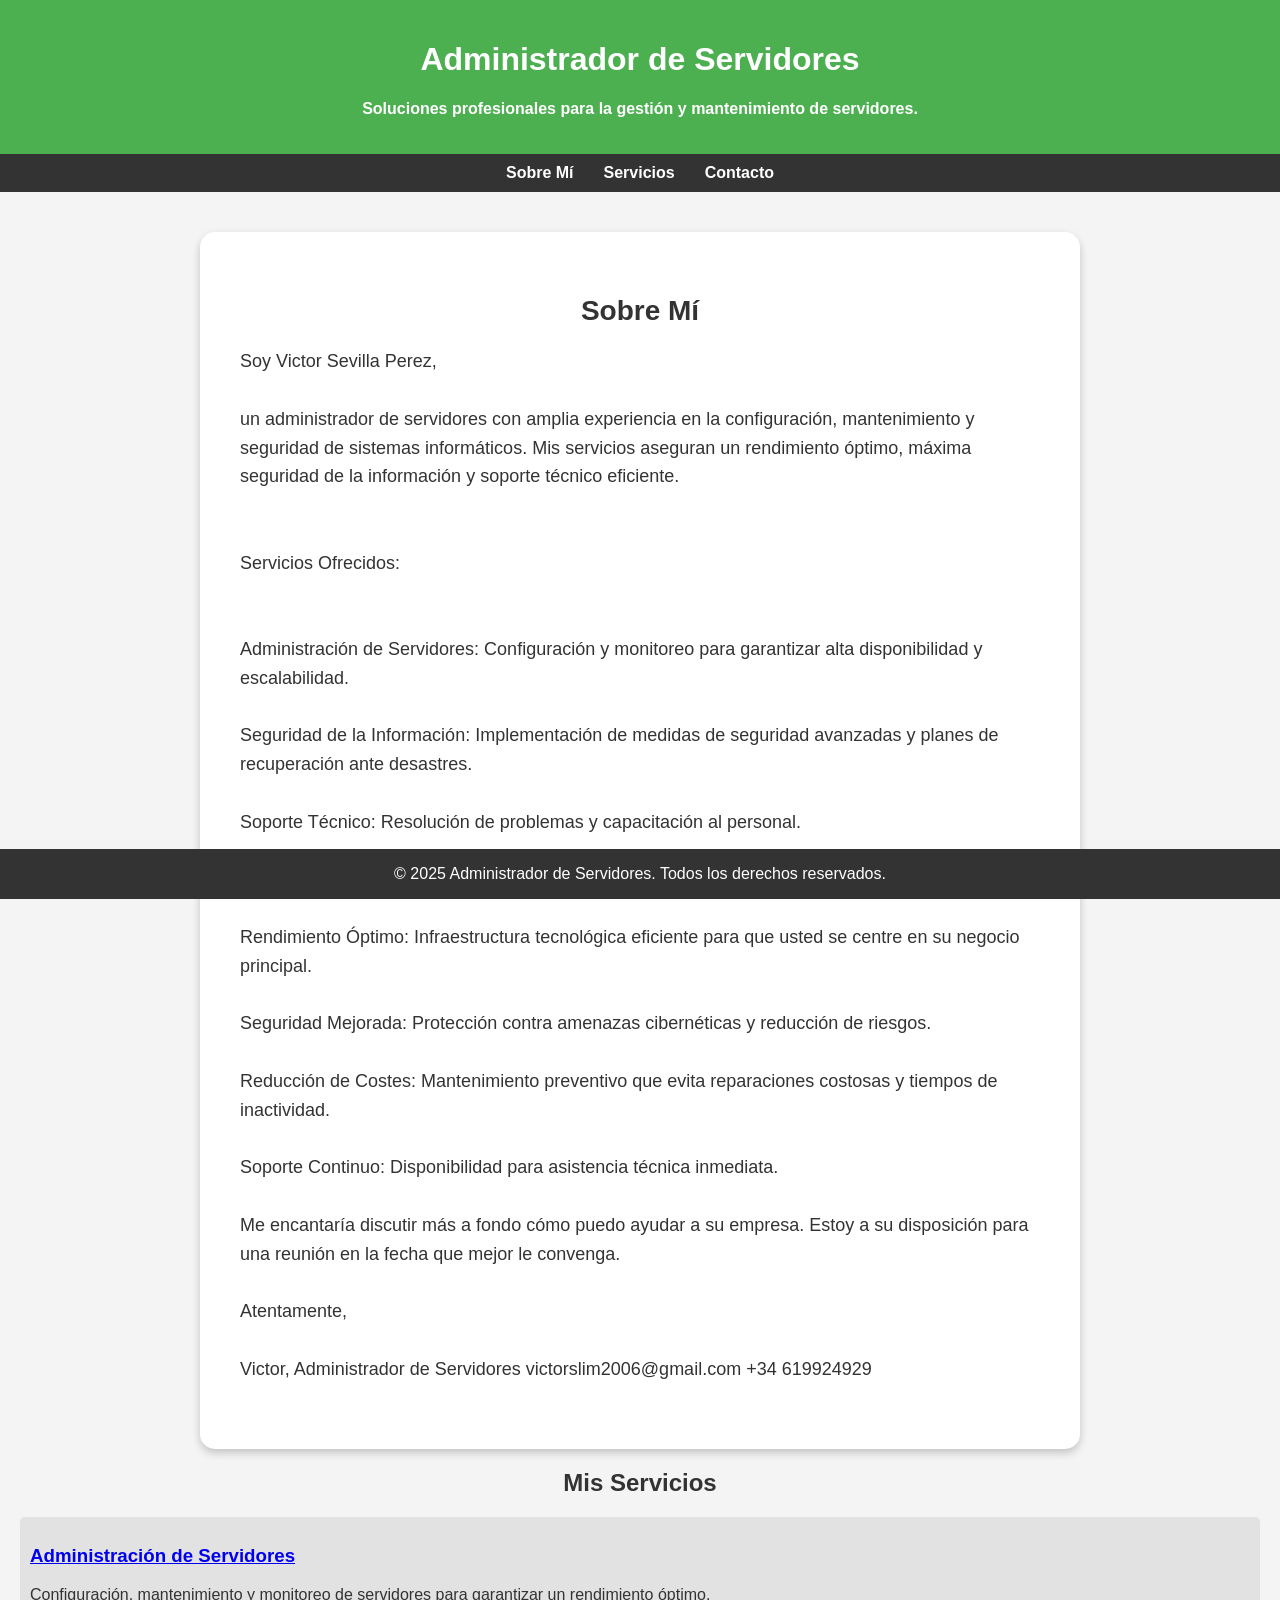
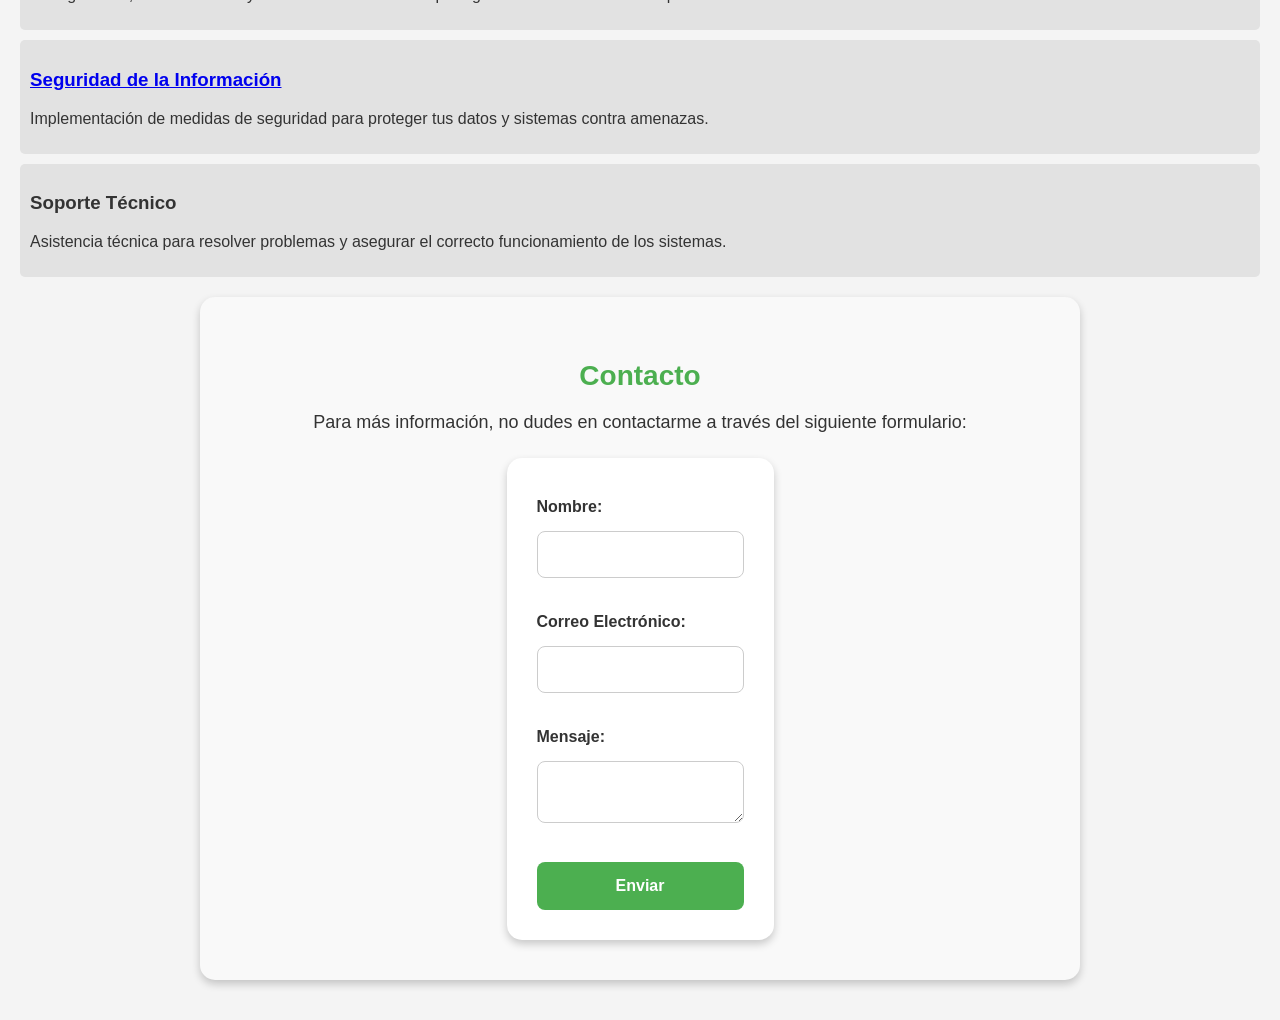
==== index.html @ c8426563 "Update index.html" ====
<!DOCTYPE html>
<html lang="es">
<head>
    <meta charset="UTF-8">
    <meta name="viewport" content="width=device-width, initial-scale=1.0">
    <link rel="stylesheet" href="./CSS/PaginaPolenta.css">
    <title>Administrador de Servidores</title>
</head>
<body>
    <header class="hero">
        <h1><strong>Administrador de Servidores</strong></h1>
        <p><strong>Soluciones profesionales para la gestión y mantenimiento de servidores.</strong></p>
    </header>

    <nav>
        <ul>
            <li><a href="#about"><strong>Sobre Mí</strong></a></li>
            <li><a href="#services"><strong>Servicios</strong></a></li>
            <li><a href="#contact"><strong>Contacto</strong></a></li>
        </ul>
    </nav>

    <main>
        <section id="about">
            <h2><strong>Sobre Mí</strong></h2>
            <p>Soy Victor Sevilla Perez, <br><br>un administrador de servidores con amplia experiencia en la configuración, mantenimiento y seguridad de sistemas informáticos. Mis servicios aseguran un rendimiento óptimo, máxima seguridad de la información y soporte técnico eficiente. <br><br>
                
                <br>Servicios Ofrecidos: <br><br>
                
                <br>Administración de Servidores: Configuración y monitoreo para garantizar alta disponibilidad y escalabilidad.<br>
                
                <br>Seguridad de la Información: Implementación de medidas de seguridad avanzadas y planes de recuperación ante desastres.<br>
                
                <br>Soporte Técnico: Resolución de problemas y capacitación al personal.<br>
                
                <br>Beneficios para su Empresa:<br>
                
                <br>Rendimiento Óptimo: Infraestructura tecnológica eficiente para que usted se centre en su negocio principal.<br>
                
                <br>Seguridad Mejorada: Protección contra amenazas cibernéticas y reducción de riesgos.<br>
                
                <br>Reducción de Costes: Mantenimiento preventivo que evita reparaciones costosas y tiempos de inactividad.<br>
                
                <br>Soporte Continuo: Disponibilidad para asistencia técnica inmediata.<br>
                
                <br>Me encantaría discutir más a fondo cómo puedo ayudar a su empresa. Estoy a su disposición para una reunión en la fecha que mejor le convenga.<br>
                
                <br>Atentamente,<br>
                
               <br> Victor, Administrador de Servidores victorslim2006@gmail.com +34 619924929</p>
        </section>

        <section id="services">
            <h2><strong>Mis Servicios</strong></h2>
            <div class="service">
                <h3><a href="./seguridad.html"><strong>Administración de Servidores</strong></a></h3>
                <p>Configuración, mantenimiento y monitoreo de servidores para garantizar un rendimiento óptimo.</p>
            </div>
            <div class="service">
                <h3><a href="./soporte.html"><strong>Seguridad de la Información</strong></a></h3>
                <p>Implementación de medidas de seguridad para proteger tus datos y sistemas contra amenazas.</p>
            </div>
            <div class="service">
                <h3><strong>Soporte Técnico</strong></h3>
                <p>Asistencia técnica para resolver problemas y asegurar el correcto funcionamiento de los sistemas.</p>
            </div>
        </section>

        <section id="contact">
            <h2><strong>Contacto</strong></h2>
            <p>Para más información, no dudes en contactarme a través del siguiente formulario:</p>
            <form action="#" method="post">
                <div class="card">
                    <div class="form-group">
                        <label for="name"><strong>Nombre:</strong></label>
                        <input type="text" id="name" name="name" required>
                    </div>
                    <div class="form-group">
                        <label for="email"><strong>Correo Electrónico:</strong></label>
                        <input type="email" id="email" name="email" required>
                    </div>
                    <div class="form-group">
                        <label for="message"><strong>Mensaje:</strong></label>
                        <textarea id="message" name="message" required></textarea>
                    </div>
                    <button type="submit"><strong>Enviar</strong></button>
                </div>
            </form>
        </section>
        
        
    </main>

    <footer>
        <p>&copy; 2025 Administrador de Servidores. Todos los derechos reservados.</p>
    </footer>
    <script src="./js/scripts.js"></script>
</body>
</html>
---- CSS/PaginaPolenta.css ----
body {
    font-family: Arial, sans-serif;
    margin: 0;
    padding: 0;
    background-color: #f4f4f4;
    color: #333;
    text-align: center;
}

header.hero {
    background-color: #4CAF50;
    color: white;
    padding: 20px 0;
}

#about {
    background-color: #ffffff;
    padding: 40px;
    border-radius: 15px;
    box-shadow: 0 4px 8px rgba(0, 0, 0, 0.2);
    max-width: 800px;
    margin: 20px auto;
    text-align: left;
}

#about h2 {
    color: #4CAF50;
    font-size: 28px;
    margin-bottom: 20px;
    text-align: center;
}

#about p {
    font-size: 18px;
    line-height: 1.6;
    margin-bottom: 25px;
}

#about strong {
    color: #333;
}

#about br {
    margin-bottom: 10px;
}

nav {
    background-color: #333;
    color: white;
    padding: 10px 0;
}

nav ul {
    list-style: none;
    padding: 0;
    margin: 0;
    display: flex;
    justify-content: center;
}

nav ul li {
    margin: 0 15px;
}

nav ul li a {
    color: white;
    text-decoration: none;
    font-weight: bold;
}

nav ul li a:hover {
    text-decoration: underline;
}

main {
    padding: 20px;
}

section {
    margin-bottom: 20px;
}

.service {
    background-color: #e2e2e2;
    padding: 10px;
    border-radius: 5px;
    margin-bottom: 10px;
    text-align: left;
}

footer {
    background-color: #333;
    color: white;
    text-align: center;
    margin: 1px 0;
    position: fixed;
    width: 100%;
    bottom: 0;
}


form {
    display: flex;
    flex-direction: row;
    align-items: center;
}

form label {
    margin-top: 10px;
}

form input, form textarea {
    padding: 10px;
    margin-top: 5px;
    border: 1px solid #ccc;
    border-radius: 5px;
}

#contact {
    background-color: #f9f9f9;
    padding: 40px;
    border-radius: 15px;
    box-shadow: 0 4px 8px rgba(0, 0, 0, 0.2);
    max-width: 800px;
    margin: 0 auto 20px;
}

#contact h2 {
    color: #4CAF50;
    font-size: 28px;
    margin-bottom: 20px;
}

#contact p {
    font-size: 18px;
    margin-bottom: 25px;
}

.card {
    background-color: white;
    padding: 30px;
    border-radius: 15px;
    box-shadow: 0 4px 8px rgba(0, 0, 0, 0.2);
    max-width: 700px;
    margin: 0 auto;
}

.form-group {
    margin-bottom: 20px;
    text-align: left;
}

.form-group label {
    display: block;
    font-size: 16px;
    margin-bottom: 10px;
}

.form-group input, .form-group textarea {
    width: 100%;
    padding: 15px;
    border: 1px solid #ccc;
    border-radius: 8px;
    margin-bottom: 15px;
    box-sizing: border-box;
}

form button {
    width: 100%;
    padding: 15px 20px;
    background-color: #4CAF50;
    color: white;
    border: none;
    border-radius: 8px;
    cursor: pointer;
    font-size: 16px;
    transition: background-color 0.3s, color 0.3s;
}

form button:hover {
    background-color: white;
    color: #4CAF50;
    border: 1px solid #4CAF50;
}
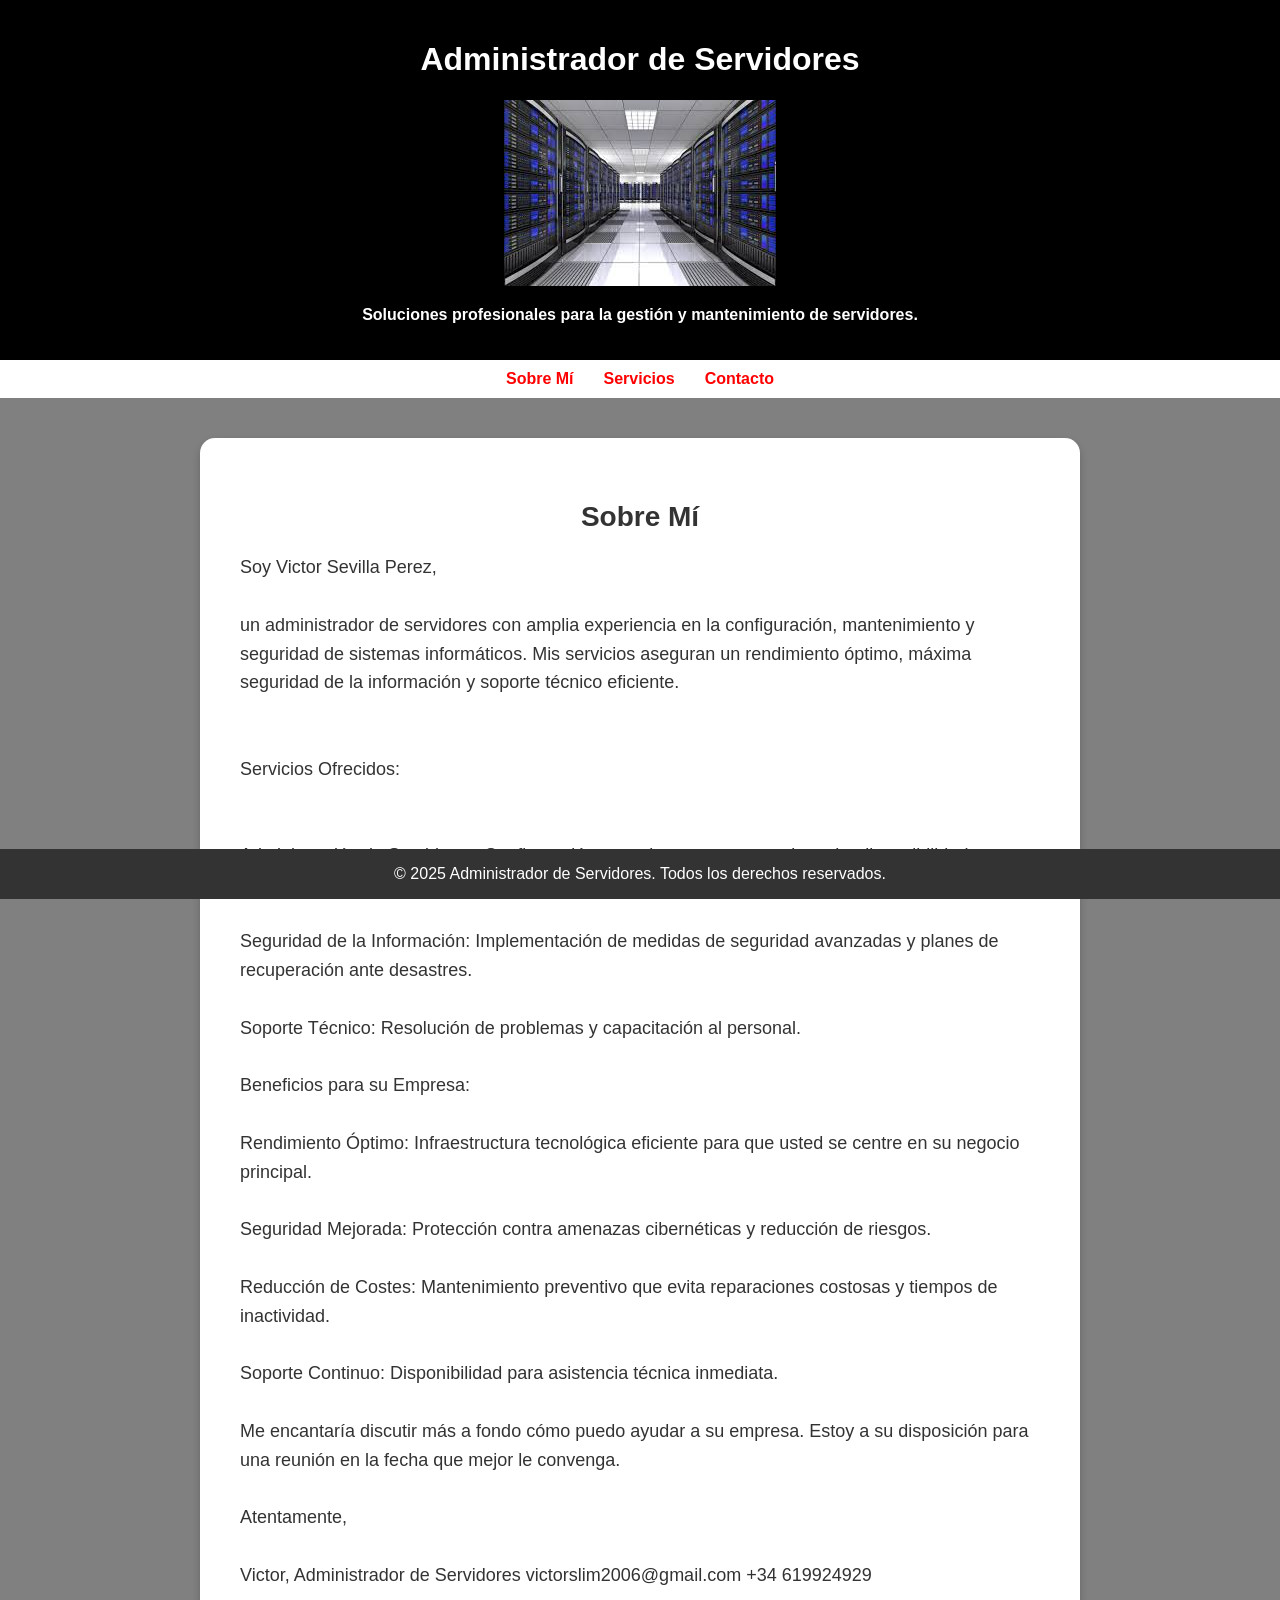
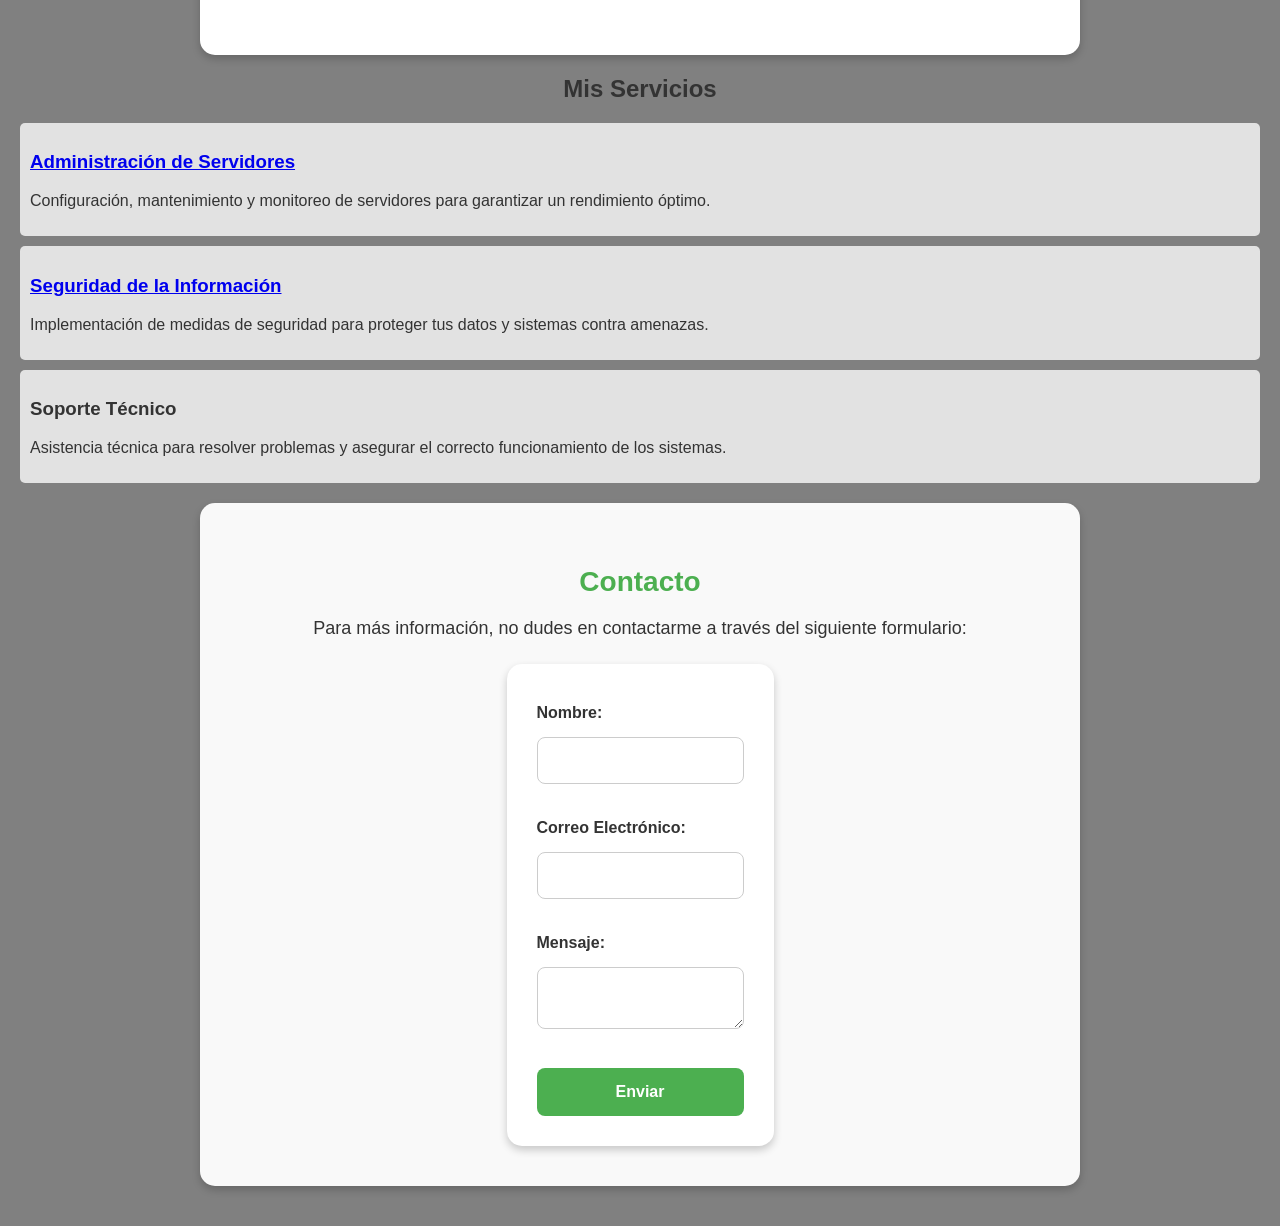
==== commit a745880b: "Update and rename PaginaPolenta.html to index.html" ====
--- a/index.html
+++ b/index.html
@@ -9,6 +9,7 @@
 <body>
     <header class="hero">
         <h1><strong>Administrador de Servidores</strong></h1>
+        <img src="./IMG/descarga (1).jpg" alt="">
         <p><strong>Soluciones profesionales para la gestión y mantenimiento de servidores.</strong></p>
     </header>
 
--- a/CSS/PaginaPolenta.css
+++ b/CSS/PaginaPolenta.css
@@ -8,7 +8,7 @@
 }
 
 header.hero {
-    background-color: #4CAF50;
+    background-color: black;
     color: white;
     padding: 20px 0;
 }
@@ -45,9 +45,9 @@
 }
 
 nav {
-    background-color: #333;
-    color: white;
+    color: red;
     padding: 10px 0;
+    background-color: white;
 }
 
 nav ul {
@@ -63,7 +63,7 @@
 }
 
 nav ul li a {
-    color: white;
+    color: red;
     text-decoration: none;
     font-weight: bold;
 }
@@ -74,6 +74,7 @@
 
 main {
     padding: 20px;
+    background-color: grey;
 }
 
 section {
@@ -89,6 +90,7 @@
 }
 
 footer {
+    background-color: #4CAF50;
     background-color: #333;
     color: white;
     text-align: center;
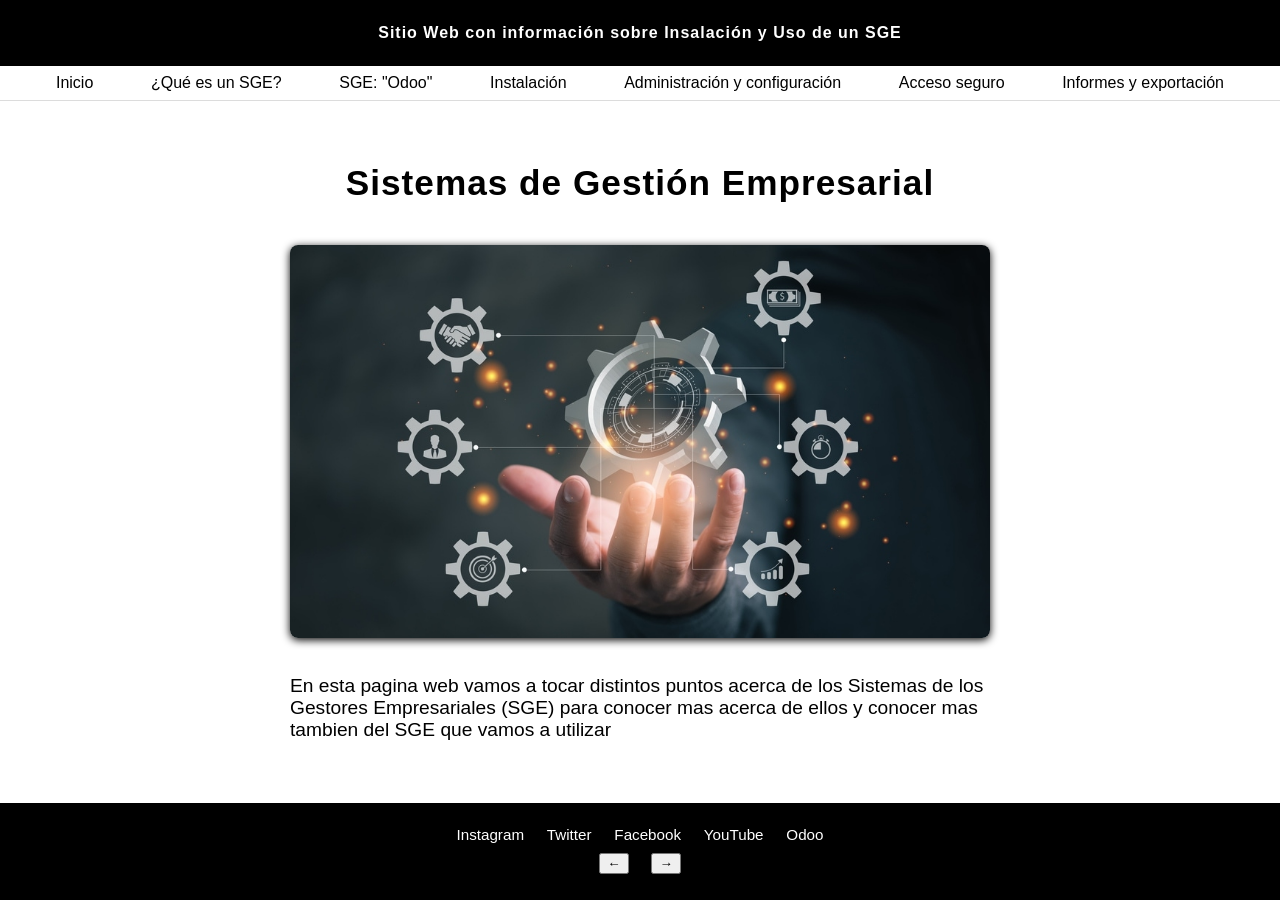
==== commit f43dbdbf: "Add files via upload" ====
--- a/index.html
+++ b/index.html
@@ -3,98 +3,94 @@
 <head>
     <meta charset="UTF-8">
     <meta name="viewport" content="width=device-width, initial-scale=1.0">
-    <link rel="stylesheet" href="./CSS/PaginaPolenta.css">
-    <title>Administrador de Servidores</title>
+    <link rel="stylesheet" href="CSS/principal.css">
+    <title>Sistemas de Gestión Empresarial</title>
 </head>
 <body>
-    <header class="hero">
-        <h1><strong>Administrador de Servidores</strong></h1>
-        <img src="./IMG/descarga (1).jpg" alt="">
-        <p><strong>Soluciones profesionales para la gestión y mantenimiento de servidores.</strong></p>
+    <header id="header">
+        Sitio Web con información sobre Insalación y Uso de un SGE
     </header>
 
-    <nav>
+    <div class="menu-toggle" id="mobile-menu">
+        <span></span>
+    </div>
+
+    <nav id="nav">
         <ul>
-            <li><a href="#about"><strong>Sobre Mí</strong></a></li>
-            <li><a href="#services"><strong>Servicios</strong></a></li>
-            <li><a href="#contact"><strong>Contacto</strong></a></li>
+            <li><a href="index.html">Inicio</a></li>
+            <li><a href="sge.html">¿Qué es un SGE?</a></li>
+            <li><a href="Odoo.html">SGE: "Odoo" </a></li>
+            <li><a href="instalacion.html">Instalación</a></li>
+            <li><a href="admin.html">Administración y configuración</a></li>
+            <li><a href="seguridad.html">Acceso seguro</a></li>
+            <li><a href="informes.html">Informes y exportación</a></li>
         </ul>
     </nav>
+    <main>
+        <h1>Sistemas de Gestión Empresarial</h1>
+        <img src="IMG/SGE.webp" alt="Empresa" class="img-empresa">
 
-    <main>
-        <section id="about">
-            <h2><strong>Sobre Mí</strong></h2>
-            <p>Soy Victor Sevilla Perez, <br><br>un administrador de servidores con amplia experiencia en la configuración, mantenimiento y seguridad de sistemas informáticos. Mis servicios aseguran un rendimiento óptimo, máxima seguridad de la información y soporte técnico eficiente. <br><br>
-                
-                <br>Servicios Ofrecidos: <br><br>
-                
-                <br>Administración de Servidores: Configuración y monitoreo para garantizar alta disponibilidad y escalabilidad.<br>
-                
-                <br>Seguridad de la Información: Implementación de medidas de seguridad avanzadas y planes de recuperación ante desastres.<br>
-                
-                <br>Soporte Técnico: Resolución de problemas y capacitación al personal.<br>
-                
-                <br>Beneficios para su Empresa:<br>
-                
-                <br>Rendimiento Óptimo: Infraestructura tecnológica eficiente para que usted se centre en su negocio principal.<br>
-                
-                <br>Seguridad Mejorada: Protección contra amenazas cibernéticas y reducción de riesgos.<br>
-                
-                <br>Reducción de Costes: Mantenimiento preventivo que evita reparaciones costosas y tiempos de inactividad.<br>
-                
-                <br>Soporte Continuo: Disponibilidad para asistencia técnica inmediata.<br>
-                
-                <br>Me encantaría discutir más a fondo cómo puedo ayudar a su empresa. Estoy a su disposición para una reunión en la fecha que mejor le convenga.<br>
-                
-                <br>Atentamente,<br>
-                
-               <br> Victor, Administrador de Servidores victorslim2006@gmail.com +34 619924929</p>
-        </section>
+        <br>
 
-        <section id="services">
-            <h2><strong>Mis Servicios</strong></h2>
-            <div class="service">
-                <h3><a href="./seguridad.html"><strong>Administración de Servidores</strong></a></h3>
-                <p>Configuración, mantenimiento y monitoreo de servidores para garantizar un rendimiento óptimo.</p>
-            </div>
-            <div class="service">
-                <h3><a href="./soporte.html"><strong>Seguridad de la Información</strong></a></h3>
-                <p>Implementación de medidas de seguridad para proteger tus datos y sistemas contra amenazas.</p>
-            </div>
-            <div class="service">
-                <h3><strong>Soporte Técnico</strong></h3>
-                <p>Asistencia técnica para resolver problemas y asegurar el correcto funcionamiento de los sistemas.</p>
-            </div>
-        </section>
+        <p> En esta pagina web vamos a tocar distintos puntos acerca de los Sistemas de los Gestores Empresariales (SGE) para 
+            conocer mas acerca de ellos y conocer mas tambien del SGE que vamos a utilizar </p>
 
-        <section id="contact">
-            <h2><strong>Contacto</strong></h2>
-            <p>Para más información, no dudes en contactarme a través del siguiente formulario:</p>
-            <form action="#" method="post">
-                <div class="card">
-                    <div class="form-group">
-                        <label for="name"><strong>Nombre:</strong></label>
-                        <input type="text" id="name" name="name" required>
-                    </div>
-                    <div class="form-group">
-                        <label for="email"><strong>Correo Electrónico:</strong></label>
-                        <input type="email" id="email" name="email" required>
-                    </div>
-                    <div class="form-group">
-                        <label for="message"><strong>Mensaje:</strong></label>
-                        <textarea id="message" name="message" required></textarea>
-                    </div>
-                    <button type="submit"><strong>Enviar</strong></button>
-                </div>
-            </form>
-        </section>
+        <br>
+        <br>
+    </main>
+    <footer>
+        <div class="enlaces">
+            <a href="https://www.instagram.com/odoo.official/" target="_blank">Instagram</a>
+            <a href="https://twitter.com/odoo" target="_blank">Twitter</a>
+            <a href="https://www.facebook.com/Odoo" target="_blank">Facebook</a>
+            <a href="https://www.youtube.com/user/OpenERPonline" target="_blank">YouTube</a>
+            <a href="https://www.odoo.com/es_ES" target="_blank">Odoo</a>
+        </div>
+        <div class="botones-navegacion" id="botones-navegacion">
+            <button id="go-back" title="Página anterior">←</button>
+            <button id="go-forward" title="Página siguiente">→</button>
+        </div>
+    </footer>
+    <script>
+        let paginas = ["index.html", "sge.html", "odoo.html", "instalacion.html", "admin.html", "seguridad.html", "informes.html"];
+        let localizacion = window.location.pathname.split('/').pop().toLowerCase();
+        let idx = paginas.indexOf(localizacion);
+
+        document.getElementById('go-back').onclick = function() {
+            if (idx === -1) {
+                window.location.href = paginas[0];
+            } else {
+                let prevIdx = (idx - 1 + paginas.length) % paginas.length;
+                window.location.href = paginas[prevIdx];
+            }
+        };
+        document.getElementById('go-forward').onclick = function() {
+            if (idx === -1) {
+                window.location.href = paginas[0];
+            } else {
+                let nextIdx = (idx + 1) % paginas.length;
+                window.location.href = paginas[nextIdx];
+            }
+        };
+
+        const menuToggle = document.getElementById('mobile-menu');
+        const nav = document.querySelector('nav');
+        const body = document.body;
+
+        menuToggle.addEventListener('click', function() {
+            this.classList.toggle('active');
+            nav.classList.toggle('active');
+            body.classList.toggle('menu-open');
+        });
         
-        
-    </main>
-
-    <footer>
-        <p>&copy; 2025 Administrador de Servidores. Todos los derechos reservados.</p>
-    </footer>
-    <script src="./js/scripts.js"></script>
+        const navLinks = document.querySelectorAll('nav ul li a');
+        navLinks.forEach(link => {
+            link.addEventListener('click', function() {
+                menuToggle.classList.remove('active');
+                nav.classList.remove('active');
+                body.classList.remove('menu-open');
+            });
+        });
+    </script>
 </body>
-</html>
+</html>
--- a/CSS/principal.css
+++ b/CSS/principal.css
@@ -0,0 +1,278 @@
+body {
+    font-family: 'Segoe UI', Arial, sans-serif;
+    background-color: white;
+    color: black;
+    margin: 0;
+    padding: 0;
+    display: grid;
+    grid-template-areas:
+        "header"
+        "nav"
+        "main"
+        "footer";
+    grid-template-rows: auto auto 1fr auto;
+    min-height: 100vh;
+}
+
+header {
+    grid-area: header;
+    background-color: black;
+    color: white;
+    padding: 1.5em 0;
+    text-align: center;
+    letter-spacing: 1px;
+    font-weight: 600;
+}
+
+nav {
+    grid-area: nav;
+    background-color: white;
+    border-bottom: 1px solid gainsboro;
+    display: flex;
+    justify-content: center;
+    padding: 0.5em 0;
+}
+
+nav ul {
+    list-style: none;
+    margin: 0;
+    padding: 0;
+    display: flex;
+    gap: 2em;
+}
+
+nav ul li a {
+    text-decoration: none;
+    color: black;
+    font-weight: 500;
+    padding: 0.5em 0.8em;
+    border-radius: 4px;
+    transition: background-color 0.2s, color 0.2s;
+}
+
+nav ul li a:hover {
+    background-color: black;
+    color: white;
+}
+
+main {
+    grid-area: main;
+    display: flex;
+    flex-direction: column;
+    align-items: center;
+    justify-content: center;
+    max-width: 700px;
+    margin: 2em auto 0 auto;
+    padding: 0;
+    background-color: transparent;
+    border-radius: 0;
+    box-shadow: none;
+}
+
+p {
+    font-size: 1.2em;
+    color: black;
+    font-weight: 400;
+    font-family: 'Comic Sans MS', 'Comic Sans', cursive, sans-serif;
+}
+
+h1 {
+    font-size: 2.2em;
+    margin-bottom: 0.5em;
+    color: black;
+    font-weight: 700;
+    font-family: 'Comic Sans MS', 'Comic Sans', cursive, sans-serif;
+    letter-spacing: 1px;
+    text-align: center;
+}
+
+img {
+    max-width: 100%;
+    border-radius: 8px;
+    margin-top: 1.5em;
+    box-shadow: 0 2px 8px black;
+}
+
+footer {
+    grid-area: footer;
+    background-color: black;
+    font-size: 0.95em;
+    display: flex;
+    flex-direction: column;
+    align-items: center;
+    padding: 1.5em 0 1em 0;
+}
+
+footer .enlaces {
+    display: flex;
+    flex-direction: row;
+    justify-content: center;
+    align-items: center;
+    gap: 1.5em;
+    margin-bottom: 0.7em;
+}
+
+footer a {
+    color: white;
+    text-decoration: none;
+    font-weight: 500;
+    transition: color 0.2s;
+}
+
+footer a:hover {
+    color: yellow;
+}
+
+.botones-navegacion {
+    display: flex;
+    flex-direction: row;
+    justify-content: center;
+    align-items: center;
+    gap: 1.5em;
+    margin-bottom: 0.7em;
+    color: white;
+}
+
+.menu-toggle {
+    display: none;
+    cursor: pointer;
+    padding: 15px;
+    width: 100%;
+    text-align: center;
+    background-color: whitesmoke;
+    border-bottom: 1px solid lightgray;
+    z-index: 1000;
+    position: relative;
+}
+
+.menu-toggle span {
+    display: inline-block;
+    width: 25px;
+    height: 3px;
+    background-color: black;
+    margin: 0 auto;
+    position: relative;
+    transition: all 0.3s ease;
+}
+
+.menu-toggle span::before,
+.menu-toggle span::after {
+    content: '';
+    position: absolute;
+    width: 25px;
+    height: 3px;
+    background-color: black;
+    left: 0;
+    transition: all 0.3s ease;
+}
+
+.menu-toggle span::before {
+    top: -8px;
+}
+
+.menu-toggle span::after {
+    bottom: -8px;
+}
+
+@media screen and (max-width: 768px) {
+    main {
+        margin: 50px;
+    }
+    
+    nav ul {
+        gap: 1em;
+    }
+    
+    h1 {
+        font-size: 1.8em;
+    }
+    
+    p {
+        font-size: 1em;
+    }
+    
+    img {
+        width: 550px;
+        margin-top: 1em;
+        box-shadow: 0 2px 8px black;
+    }
+    
+    footer .enlaces,
+    .botones-navegacion {
+        gap: 1em;
+    }
+}
+
+@media screen and (max-width: 578px) {
+    .menu-toggle {
+        display: block;
+        background-color: whitesmoke;
+        padding: 15px;
+        text-align: center;
+        border-bottom: 1px solid lightgray;
+    }
+    
+    nav {
+        position: fixed;
+        top: 0;
+        left: -100%;
+        width: 80%;
+        height: 100vh;
+        background-color: white;
+        transition: all 0.3s ease;
+        z-index: 998;
+        box-shadow: 2px 0 10px gray;
+        overflow-y: auto;
+        padding-top: 60px;
+    }
+    
+    nav.active {
+        left: 0;
+        height: auto;
+        max-height: 100vh;
+    }
+    
+    nav ul {
+        flex-direction: column;
+        padding: 20px 0;
+        margin: 0;
+    }
+    
+    nav ul li a {
+        display: block;
+        padding: 12px 20px;
+        color: #333;
+        font-size: 0.9em;
+        text-decoration: none;
+    }
+    
+    nav ul li a:hover {
+        background-color: whitesmoke;
+    }
+    
+    .menu-toggle.active span {
+        background-color: transparent;
+    }
+    
+    .menu-toggle.active span::before {
+        transform: rotate(45deg) translate(5px, 5px);
+    }
+    
+    .menu-toggle.active span::after {
+        transform: rotate(-45deg) translate(5px, -5px);
+    }
+    
+    main {
+        margin-top: 60px;
+    }
+}
+
+@media screen and (max-width: 578px) {
+    main {
+        margin-top: 20px;
+    }
+    
+    header {
+        position: relative;
+    }
+}
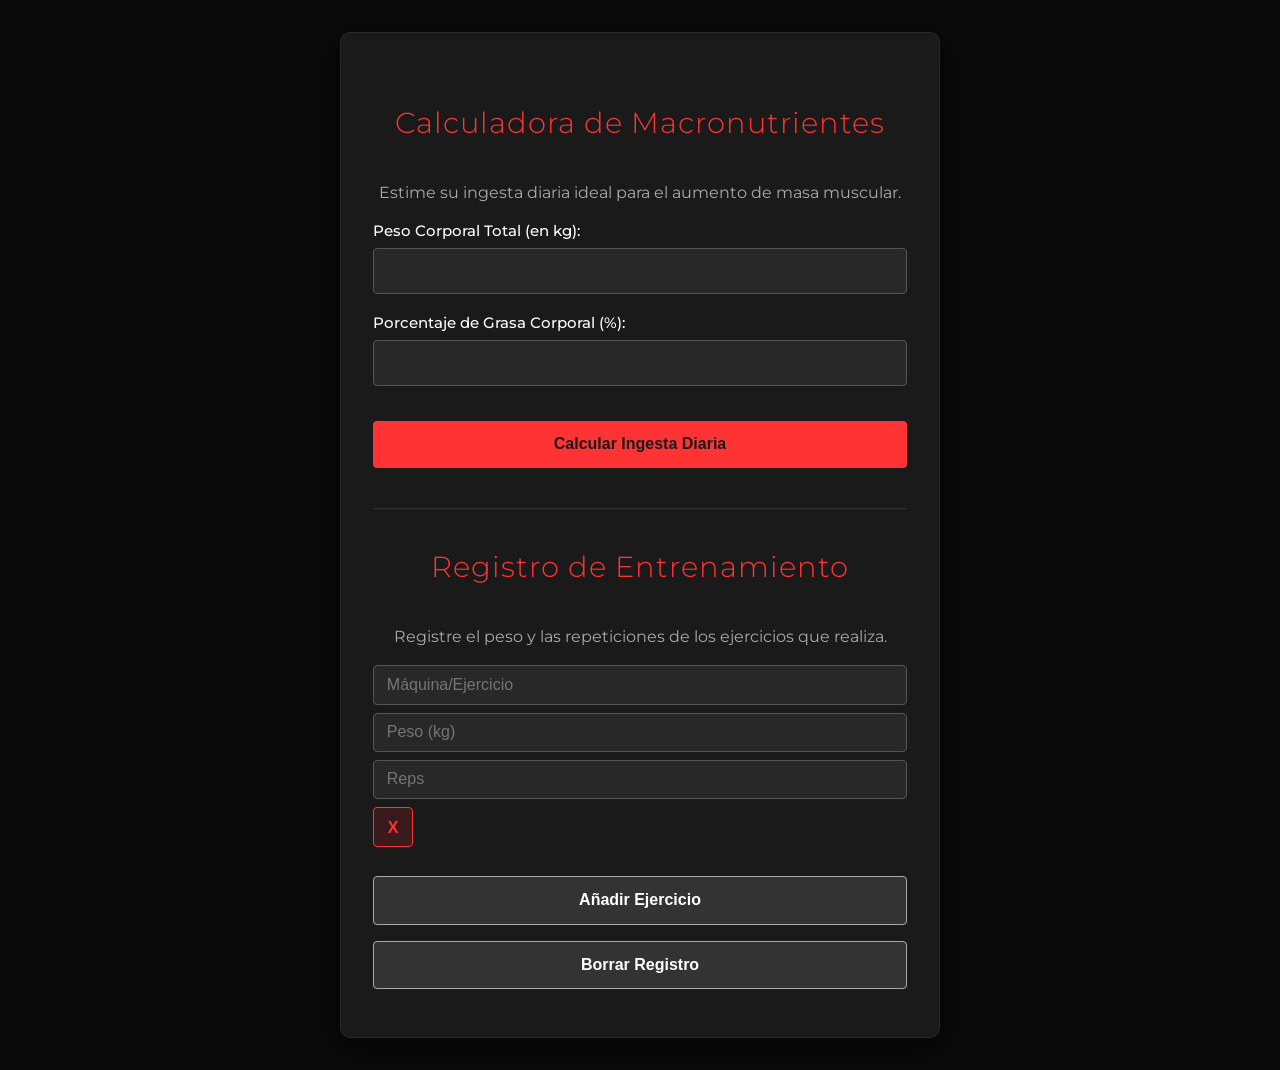
==== commit b8904f9f: "Add files via upload" ====
--- a/index.html
+++ b/index.html
@@ -3,93 +3,120 @@
 <head>
     <meta charset="UTF-8">
     <meta name="viewport" content="width=device-width, initial-scale=1.0">
-    <link rel="stylesheet" href="CSS/principal.css">
-    <title>Sistemas de Gestión Empresarial</title>
+    <title>Calculadora y Registro Fitness</title>
+    <link rel="preconnect" href="https://fonts.googleapis.com">
+    <link rel="preconnect" href="https://fonts.gstatic.com" crossorigin>
+    <link href="https://fonts.googleapis.com/css2?family=Montserrat:wght@300;400;500;600;700&display=swap" rel="stylesheet">
+    <link rel="stylesheet" href="style.css">
 </head>
 <body>
-    <header id="header">
-        Sitio Web con información sobre Insalación y Uso de un SGE
-    </header>
+    <div class="container">
+        
+        <section class="macronutrientes">
+            <h1>Calculadora de Macronutrientes</h1>
+            <p>Estime su ingesta diaria ideal para el aumento de masa muscular.</p>
+            
+            <form action="calcular.php" method="POST">
+                <div class="form-group">
+                    <label for="peso">Peso Corporal Total (en kg):</label>
+                    <input type="number" id="peso" name="peso" step="0.1" min="1" required>
+                </div>
+                
+                <div class="form-group">
+                    <label for="grasa_corporal">Porcentaje de Grasa Corporal (%):</label>
+                    <input type="number" id="grasa_corporal" name="grasa_corporal" step="0.1" min="1" max="60" required>
+                </div>
 
-    <div class="menu-toggle" id="mobile-menu">
-        <span></span>
+                <button type="submit">Calcular Ingesta Diaria</button>
+            </form>
+        </section>
+
+        <hr class="separator">
+
+        <section class="entrenamiento">
+            <h1>Registro de Entrenamiento</h1>
+            <p>Registre el peso y las repeticiones de los ejercicios que realiza.</p>
+            
+            <form id="registro-form">
+                <div id="ejercicios-container">
+                    </div>
+                
+                <button type="button" id="add-ejercicio" class="secundario">Añadir Ejercicio</button>
+                <button type="button" id="reset-registro" class="secundario">Borrar Registro</button>
+            </form>
+        </section>
+
     </div>
 
-    <nav id="nav">
-        <ul>
-            <li><a href="index.html">Inicio</a></li>
-            <li><a href="sge.html">¿Qué es un SGE?</a></li>
-            <li><a href="Odoo.html">SGE: "Odoo" </a></li>
-            <li><a href="instalacion.html">Instalación</a></li>
-            <li><a href="admin.html">Administración y configuración</a></li>
-            <li><a href="seguridad.html">Acceso seguro</a></li>
-            <li><a href="informes.html">Informes y exportación</a></li>
-        </ul>
-    </nav>
-    <main>
-        <h1>Sistemas de Gestión Empresarial</h1>
-        <img src="IMG/SGE.webp" alt="Empresa" class="img-empresa">
+    <script>
+        const container = document.getElementById('ejercicios-container');
+        const registroForm = document.getElementById('registro-form');
+        const addEjercicioBtn = document.getElementById('add-ejercicio');
+        const resetRegistroBtn = document.getElementById('reset-registro');
 
-        <br>
+        function createExerciseRow(ejercicio = '', peso = '', repeticiones = '') {
+            const newRow = document.createElement('div');
+            newRow.className = 'ejercicio-row';
+            newRow.innerHTML = `
+                <input type="text" name="ejercicio[]" placeholder="Máquina/Ejercicio" value="${ejercicio}" required>
+                <input type="number" name="peso[]" placeholder="Peso (kg)" value="${peso}" min="1" required>
+                <input type="number" name="repeticiones[]" placeholder="Reps" value="${repeticiones}" min="1" required>
+                <button type="button" class="remove-ejercicio secundario">X</button>
+            `;
+            
+            newRow.querySelector('.remove-ejercicio').addEventListener('click', function() {
+                newRow.remove();
+                saveRegistry();
+            });
 
-        <p> En esta pagina web vamos a tocar distintos puntos acerca de los Sistemas de los Gestores Empresariales (SGE) para 
-            conocer mas acerca de ellos y conocer mas tambien del SGE que vamos a utilizar </p>
+            return newRow;
+        }
 
-        <br>
-        <br>
-    </main>
-    <footer>
-        <div class="enlaces">
-            <a href="https://www.instagram.com/odoo.official/" target="_blank">Instagram</a>
-            <a href="https://twitter.com/odoo" target="_blank">Twitter</a>
-            <a href="https://www.facebook.com/Odoo" target="_blank">Facebook</a>
-            <a href="https://www.youtube.com/user/OpenERPonline" target="_blank">YouTube</a>
-            <a href="https://www.odoo.com/es_ES" target="_blank">Odoo</a>
-        </div>
-        <div class="botones-navegacion" id="botones-navegacion">
-            <button id="go-back" title="Página anterior">←</button>
-            <button id="go-forward" title="Página siguiente">→</button>
-        </div>
-    </footer>
-    <script>
-        let paginas = ["index.html", "sge.html", "odoo.html", "instalacion.html", "admin.html", "seguridad.html", "informes.html"];
-        let localizacion = window.location.pathname.split('/').pop().toLowerCase();
-        let idx = paginas.indexOf(localizacion);
+        function saveRegistry() {
+            const rows = container.querySelectorAll('.ejercicio-row');
+            const data = [];
+            rows.forEach(row => {
+                const inputs = row.querySelectorAll('input');
+                data.push({
+                    ejercicio: inputs[0].value,
+                    peso: inputs[1].value,
+                    repeticiones: inputs[2].value
+                });
+            });
+            localStorage.setItem('entrenamientoRegistro', JSON.stringify(data));
+        }
 
-        document.getElementById('go-back').onclick = function() {
-            if (idx === -1) {
-                window.location.href = paginas[0];
+        function loadRegistry() {
+            const savedData = localStorage.getItem('entrenamientoRegistro');
+            if (savedData) {
+                const data = JSON.parse(savedData);
+                if (data.length > 0) {
+                    data.forEach(item => {
+                        container.appendChild(createExerciseRow(item.ejercicio, item.peso, item.repeticiones));
+                    });
+                } else {
+                    container.appendChild(createExerciseRow());
+                }
             } else {
-                let prevIdx = (idx - 1 + paginas.length) % paginas.length;
-                window.location.href = paginas[prevIdx];
+                container.appendChild(createExerciseRow());
             }
-        };
-        document.getElementById('go-forward').onclick = function() {
-            if (idx === -1) {
-                window.location.href = paginas[0];
-            } else {
-                let nextIdx = (idx + 1) % paginas.length;
-                window.location.href = paginas[nextIdx];
-            }
-        };
+        }
 
-        const menuToggle = document.getElementById('mobile-menu');
-        const nav = document.querySelector('nav');
-        const body = document.body;
+        loadRegistry();
 
-        menuToggle.addEventListener('click', function() {
-            this.classList.toggle('active');
-            nav.classList.toggle('active');
-            body.classList.toggle('menu-open');
+        registroForm.addEventListener('input', saveRegistry);
+
+        addEjercicioBtn.addEventListener('click', function() {
+            container.appendChild(createExerciseRow());
+            saveRegistry();
         });
         
-        const navLinks = document.querySelectorAll('nav ul li a');
-        navLinks.forEach(link => {
-            link.addEventListener('click', function() {
-                menuToggle.classList.remove('active');
-                nav.classList.remove('active');
-                body.classList.remove('menu-open');
-            });
+        resetRegistroBtn.addEventListener('click', function() {
+            if (confirm('¿Está seguro de que desea borrar todo el registro de entrenamiento?')) {
+                localStorage.removeItem('entrenamientoRegistro');
+                container.innerHTML = '';
+                loadRegistry();
+            }
         });
     </script>
 </body>
--- a/style.css
+++ b/style.css
@@ -0,0 +1,291 @@
+:root {
+    --color-fondo: #0a0a0a;
+    --color-papel: #1a1a1a;
+    --color-texto-principal: #ffffff; 
+    --color-acento: #ff3333;
+    --color-exito: #4CAF50;
+    --color-error: #ff3333;
+    --color-gris-claro: #333333; 
+    --color-gris-oscuro: #aaaaaa; 
+}
+
+html {
+    font-size: 16px;
+}
+
+body {
+    font-family: 'Montserrat', sans-serif;
+    background-color: var(--color-fondo);
+    display: flex;
+    justify-content: center;
+    align-items: flex-start;
+    min-height: 100vh;
+    margin: 0;
+    padding: 2rem 1rem;
+    color: var(--color-texto-principal);
+    box-sizing: border-box;
+    overflow-x: hidden;
+}
+
+.container {
+    background-color: var(--color-papel);
+    padding: 3rem 2rem;
+    border-radius: 10px;
+    box-shadow: 0 8px 30px rgba(0, 0, 0, 0.7);
+    width: 100%;
+    max-width: 600px;
+    text-align: center;
+    border: 1px solid #282828;
+    box-sizing: border-box;
+}
+
+h1 {
+    font-size: 1.8rem;
+    font-weight: 300;
+    color: var(--color-acento);
+    margin-bottom: 1.5rem;
+    padding-bottom: 1rem;
+    letter-spacing: 1px;
+}
+
+h2 {
+    font-size: 1.2rem;
+    font-weight: 500;
+    color: var(--color-texto-principal);
+    margin-top: 1.5rem;
+    margin-bottom: 0.5rem;
+}
+
+p {
+    font-size: 1rem;
+    color: var(--color-gris-oscuro);
+    margin-bottom: 1rem;
+    line-height: 1.6;
+}
+
+.separator {
+    border: none;
+    border-top: 1px solid var(--color-gris-claro);
+    margin: 2.5rem 0;
+}
+
+.thin-separator {
+    border: none;
+    border-top: 1px solid var(--color-gris-claro);
+    margin: 1rem 0;
+}
+
+.form-group {
+    text-align: left;
+    margin-bottom: 1.2rem;
+}
+
+label {
+    display: block;
+    margin-bottom: 0.5rem;
+    font-weight: 500;
+    color: var(--color-texto-principal);
+    font-size: 0.95rem;
+}
+
+input[type="number"], input[type="text"] {
+    width: 100%;
+    padding: 0.8rem 1rem;
+    border: 1px solid #555555;
+    border-radius: 4px;
+    box-sizing: border-box;
+    font-size: 1rem;
+    color: var(--color-texto-principal);
+    background-color: #282828;
+    font-weight: 300;
+    transition: border-color 0.3s, box-shadow 0.3s;
+}
+
+input[type="number"]:focus, input[type="text"]:focus {
+    border-color: var(--color-acento);
+    outline: none;
+    box-shadow: 0 0 0 2px rgba(255, 51, 51, 0.3);
+}
+
+.ejercicio-row {
+    display: flex;
+    flex-wrap: wrap;
+    gap: 0.5rem;
+    margin-bottom: 0.8rem;
+    align-items: center;
+}
+
+.ejercicio-row input {
+    flex: 1 1 auto;
+    min-width: 60px;
+    padding: 0.6rem 0.8rem;
+}
+
+.ejercicio-row input[name="ejercicio[]"] {
+    flex: 2 1 150px;
+}
+
+.ejercicio-row .remove-ejercicio {
+    width: 2.5rem;
+    height: 2.5rem;
+    padding: 0;
+    margin: 0;
+    line-height: 2.5rem;
+    text-align: center;
+    background-color: #3a1a1a;
+    color: var(--color-acento);
+    border: 1px solid var(--color-acento);
+    font-weight: 600;
+    flex-shrink: 0;
+    font-size: 1rem;
+    border-radius: 4px;
+}
+
+.ejercicio-row .remove-ejercicio:hover {
+    background-color: var(--color-acento);
+    color: var(--color-papel);
+}
+
+
+/* --- Botones --- */
+button, .boton-volver {
+    background-color: var(--color-acento);
+    color: var(--color-papel);
+    padding: 0.9rem 1.5rem;
+    border: none;
+    border-radius: 4px;
+    cursor: pointer;
+    font-size: 1rem;
+    font-weight: 600;
+    width: 100%;
+    margin-top: 1rem;
+    transition: background-color 0.3s ease, box-shadow 0.3s ease;
+    text-decoration: none;
+    display: inline-block;
+    box-sizing: border-box;
+}
+
+button:hover, .boton-volver:hover {
+    background-color: #cc0000;
+    box-shadow: 0 4px 15px rgba(255, 51, 51, 0.4);
+}
+
+.secundario {
+    background-color: var(--color-gris-claro);
+    color: var(--color-texto-principal);
+    border: 1px solid var(--color-gris-oscuro);
+}
+
+.secundario:hover {
+    background-color: #444444;
+    box-shadow: none;
+}
+
+.resultado {
+    margin-top: 1.5rem;
+    padding: 2rem;
+    border-radius: 5px;
+    border: 1px solid;
+    background-color: #2a2a2a;
+    border-color: #444444;
+    box-sizing: border-box;
+}
+
+.resultado.error {
+    background-color: #3a1a1a;
+    border-color: var(--color-error);
+    color: var(--color-error);
+}
+
+.calculo {
+    font-size: 2.2rem;
+    font-weight: 700;
+    margin-top: 0.5rem;
+    margin-bottom: 1.2rem;
+    letter-spacing: -1px;
+    word-break: break-word;
+}
+
+.calculo.exito-num {
+    color: var(--color-exito);
+}
+
+.nota-mcm, .nota {
+    font-style: italic;
+    font-size: 0.85rem;
+    color: var(--color-gris-oscuro);
+    margin-top: 1rem;
+    line-height: 1.4;
+}
+
+.nota-mcm {
+    font-weight: 600;
+    color: var(--color-texto-principal);
+}
+
+@media (max-width: 600px) {
+    html {
+        font-size: 14px;
+    }
+
+    body {
+        padding: 0;
+    }
+
+    .container {
+        padding: 2rem 1rem;
+        border-radius: 0;
+        min-height: 100vh;
+        box-shadow: none;
+        border: none;
+    }
+
+    h1 {
+        font-size: 1.6rem;
+        margin-bottom: 1rem;
+        padding-bottom: 0.8rem;
+    }
+
+    h2 {
+        font-size: 1.1rem;
+        margin-top: 1.2rem;
+    }
+
+    p {
+        font-size: 0.95rem;
+    }
+
+    .ejercicio-row {
+        flex-direction: column;
+        gap: 0.5rem;
+        margin-bottom: 1rem;
+    }
+    
+    .ejercicio-row input {
+        flex: auto !important;
+        width: 100%;
+    }
+
+    .ejercicio-row .remove-ejercicio {
+        width: 100%;
+        height: auto;
+        padding: 0.6rem 0;
+        margin-top: 0.5rem;
+        font-size: 1rem;
+        line-height: normal;
+    }
+
+    button, .boton-volver {
+        padding: 0.8rem 1rem;
+        font-size: 0.95rem;
+        margin-top: 0.8rem;
+    }
+
+    .resultado {
+        padding: 1.5rem 1rem;
+    }
+
+    .calculo {
+        font-size: 1.8rem;
+    }
+}
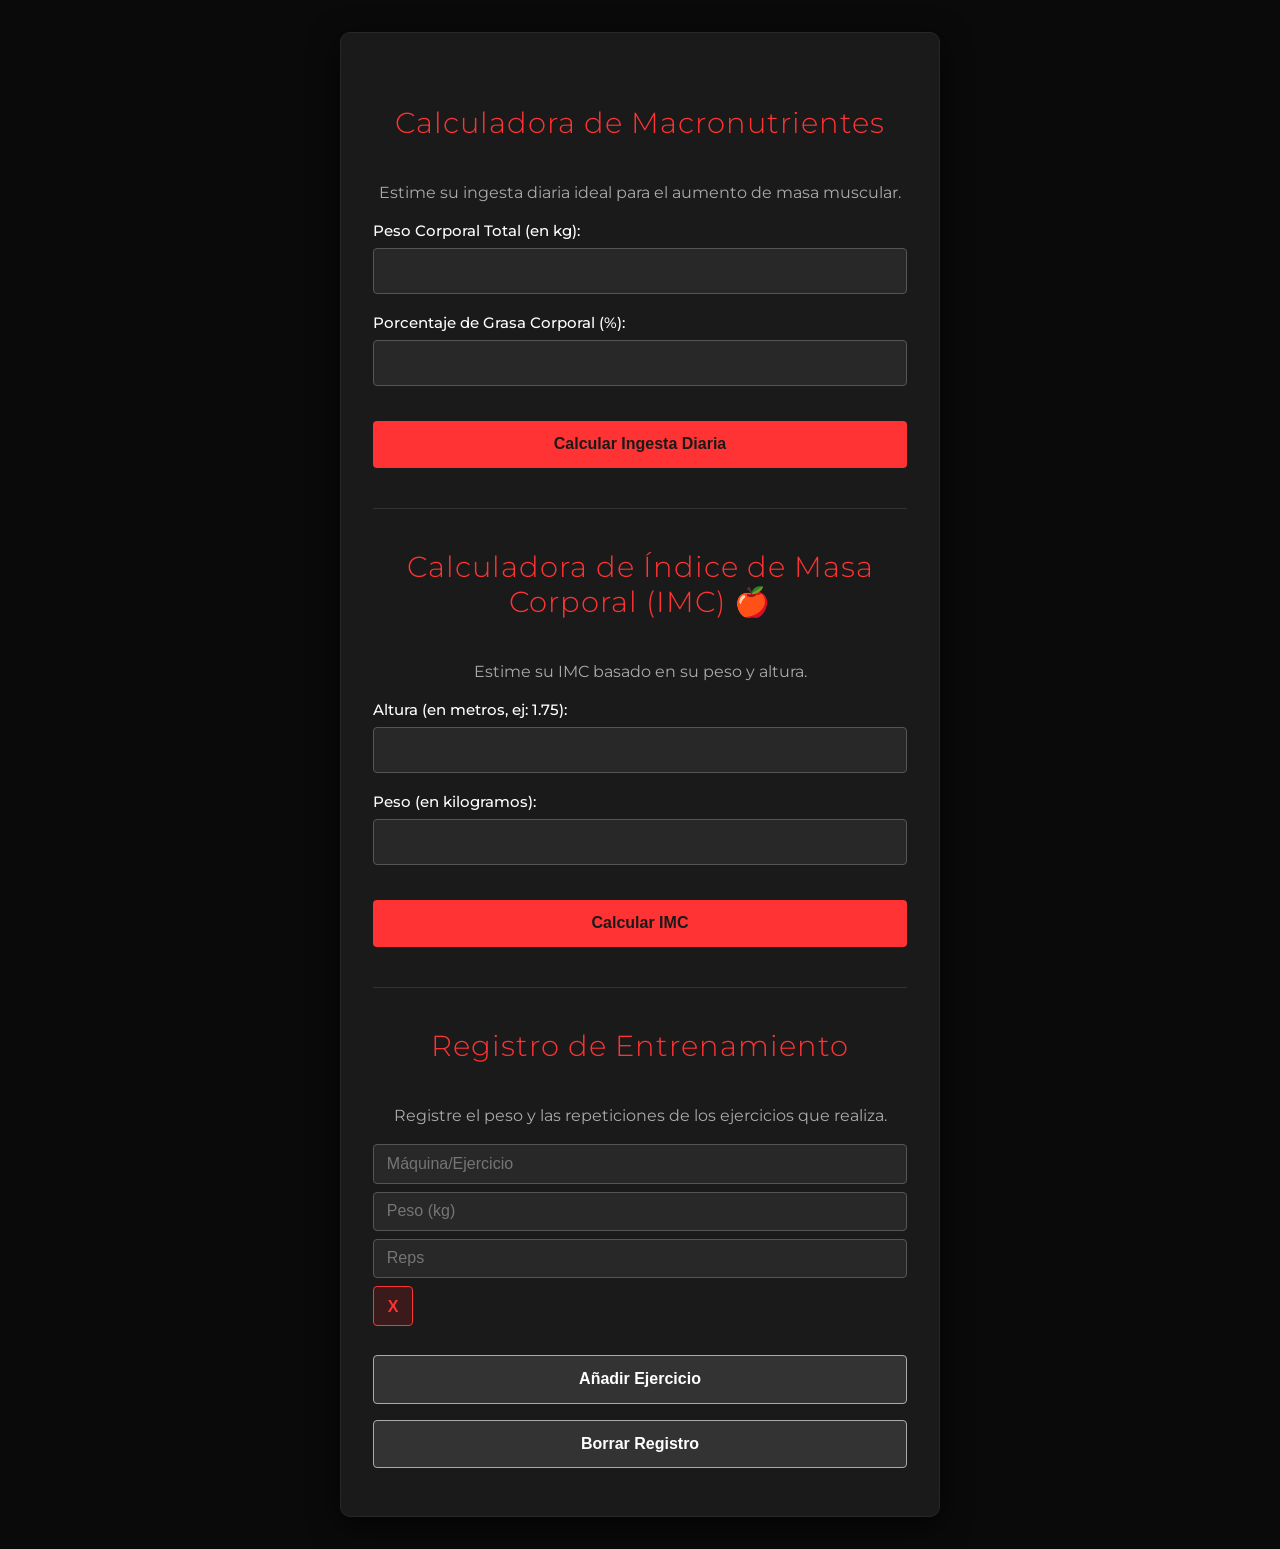
==== commit e0ae6836: "Update index.html" ====
--- a/index.html
+++ b/index.html
@@ -8,6 +8,10 @@
     <link rel="preconnect" href="https://fonts.gstatic.com" crossorigin>
     <link href="https://fonts.googleapis.com/css2?family=Montserrat:wght@300;400;500;600;700&display=swap" rel="stylesheet">
     <link rel="stylesheet" href="style.css">
+    <style>
+        .resultado-imc .nota { font-size: 0.9em; margin-top: 10px; }
+        .imc-result-text { font-weight: bold; }
+    </style>
 </head>
 <body>
     <div class="container">
@@ -16,10 +20,10 @@
             <h1>Calculadora de Macronutrientes</h1>
             <p>Estime su ingesta diaria ideal para el aumento de masa muscular.</p>
             
-            <form action="calcular.php" method="POST">
-                <div class="form-group">
-                    <label for="peso">Peso Corporal Total (en kg):</label>
-                    <input type="number" id="peso" name="peso" step="0.1" min="1" required>
+            <form id="macronutrientes-form">
+                <div class="form-group">
+                    <label for="peso_macro">Peso Corporal Total (en kg):</label>
+                    <input type="number" id="peso_macro" name="peso_macro" step="0.1" min="1" required>
                 </div>
                 
                 <div class="form-group">
@@ -29,10 +33,36 @@
 
                 <button type="submit">Calcular Ingesta Diaria</button>
             </form>
+            
+            <div id="resultado-macronutrientes" style="display: none;">
+            </div>
         </section>
 
         <hr class="separator">
 
+        <section class="imc">
+            <h1>Calculadora de Índice de Masa Corporal (IMC) 🍎</h1>
+            <p>Estime su IMC basado en su peso y altura.</p>
+            
+            <form id="imc-form">
+                <div class="form-group">
+                    <label for="altura_imc">Altura (en metros, ej: 1.75):</label>
+                    <input type="number" id="altura_imc" name="altura_imc" step="0.01" min="0.1" required>
+                </div>
+                <div class="form-group">
+                    <label for="peso_imc">Peso (en kilogramos):</label>
+                    <input type="number" id="peso_imc" name="peso_imc" step="0.1" min="1" required>
+                </div>
+
+                <button type="submit">Calcular IMC</button>
+            </form>
+            
+            <div id="resultado-imc" style="display: none;">
+            </div>
+        </section>
+
+        <hr class="separator">
+        
         <section class="entrenamiento">
             <h1>Registro de Entrenamiento</h1>
             <p>Registre el peso y las repeticiones de los ejercicios que realiza.</p>
@@ -49,6 +79,7 @@
     </div>
 
     <script>
+
         const container = document.getElementById('ejercicios-container');
         const registroForm = document.getElementById('registro-form');
         const addEjercicioBtn = document.getElementById('add-ejercicio');
@@ -118,6 +149,118 @@
                 loadRegistry();
             }
         });
+
+
+        const macroForm = document.getElementById('macronutrientes-form');
+        const resultadoMacroDiv = document.getElementById('resultado-macronutrientes');
+        const pesoMacroInput = document.getElementById('peso_macro'); // ID cambiado
+        const grasaInput = document.getElementById('grasa_corporal');
+
+        macroForm.addEventListener('submit', function(e) {
+            e.preventDefault();
+
+            const peso = parseFloat(pesoMacroInput.value);
+            const grasa_corporal = parseFloat(grasaInput.value);
+            let htmlResultado = '';
+
+            if (isNaN(peso) || peso <= 0) {
+                htmlResultado = `
+                    <div class="resultado error">
+                        <p>Por favor, introduzca un peso válido (en kg).</p>
+                    </div>`;
+            } else if (isNaN(grasa_corporal) || grasa_corporal <= 0 || grasa_corporal >= 100) {
+                htmlResultado = `
+                    <div class="resultado error">
+                        <p>Por favor, introduzca un porcentaje de grasa corporal válido (entre 1 y 99).</p>
+                    </div>`;
+            } else {
+                const grasa_kg = peso * (grasa_corporal / 100);
+                const mcm = peso - grasa_kg;
+                
+                const proteina_gramos = (mcm * 2.2).toFixed(1); 
+                
+                const carbo_gramos = (peso * 5.0).toFixed(1);
+                
+                htmlResultado = `
+                    <div class="resultado exito">
+                        <p>Basado en **${peso} kg** y **${grasa_corporal}%** de grasa corporal:</p>
+                        <p class="nota-mcm">Su Masa Corporal Magra (MCM) es de: **${mcm.toFixed(1)} kg**</p>
+                        
+                        <hr class="thin-separator">
+                        
+                        <h2>Proteína Diaria (MCM x 2.2 g):</h2>
+                        <p class="calculo exito-num">${proteina_gramos} **gramos**</p>
+                        
+                        <h2>Carbohidratos Diarios (Peso x 5.0 g):</h2>
+                        <p class="calculo exito-num">${carbo_gramos} **gramos**</p>
+                        
+                        <p class="nota">Estos son objetivos recomendados para el aumento de masa muscular.</p>
+                    </div>
+                `;
+            }
+
+            resultadoMacroDiv.innerHTML = htmlResultado;
+            resultadoMacroDiv.style.display = 'block';
+        });
+
+
+        const imcForm = document.getElementById('imc-form');
+        const resultadoIMC = document.getElementById('resultado-imc');
+        const alturaInput = document.getElementById('altura_imc');
+        const pesoInput = document.getElementById('peso_imc');
+
+        function obtenerClasificacionIMC(imc) {
+            if (imc < 18.5) {
+                return { clasificacion: 'Peso Insuficiente', clase: 'error' };
+            } else if (imc >= 18.5 && imc <= 24.9) {
+                return { clasificacion: 'Peso Normal', clase: 'exito' };
+            } else if (imc >= 25.0 && imc <= 29.9) {
+                return { clasificacion: 'Sobrepeso', clase: 'advertencia' };
+            } else if (imc >= 30.0 && imc <= 34.9) {
+                return { clasificacion: 'Obesidad Grado I', clase: 'error' };
+            } else if (imc >= 35.0 && imc <= 39.9) {
+                return { clasificacion: 'Obesidad Grado II (Severa)', clase: 'error' };
+            } else {
+                return { clasificacion: 'Obesidad Grado III (Mórbida)', clase: 'error' };
+            }
+        }
+
+        imcForm.addEventListener('submit', function(e) {
+            e.preventDefault();
+
+            const altura = parseFloat(alturaInput.value);
+            const peso = parseFloat(pesoInput.value);
+            let htmlResultado = '';
+
+            if (isNaN(altura) || altura <= 0 || isNaN(peso) || peso <= 0) {
+                htmlResultado = `
+                    <div class="resultado error">
+                        <p>Por favor, introduzca valores válidos para altura y peso.</p>
+                    </div>`;
+            } else {
+                const imc = peso / (altura * altura);
+                const clasificacionData = obtenerClasificacionIMC(imc);
+
+                htmlResultado = `
+                    <div class="resultado resultado-imc ${clasificacionData.clase}">
+                        <p>Con un peso de **${peso} kg** y una altura de **${altura} m**:</p>
+                        
+                        <hr class="thin-separator">
+                        
+                        <h2>Su Índice de Masa Corporal (IMC) es:</h2>
+                        <p class="calculo exito-num">${imc.toFixed(2)}</p>
+                        
+                        <p>Clasificación: <span class="imc-result-text">${clasificacionData.clasificacion}</span></p>
+                        
+                        <p class="nota">Recuerde que el IMC es solo una herramienta de estimación y no considera la composición corporal (músculo vs. grasa).</p>
+                    </div>
+                `;
+            }
+
+            resultadoIMC.innerHTML = htmlResultado;
+            resultadoIMC.style.display = 'block';
+        });
+
     </script>
 </body>
-</html>+</html>
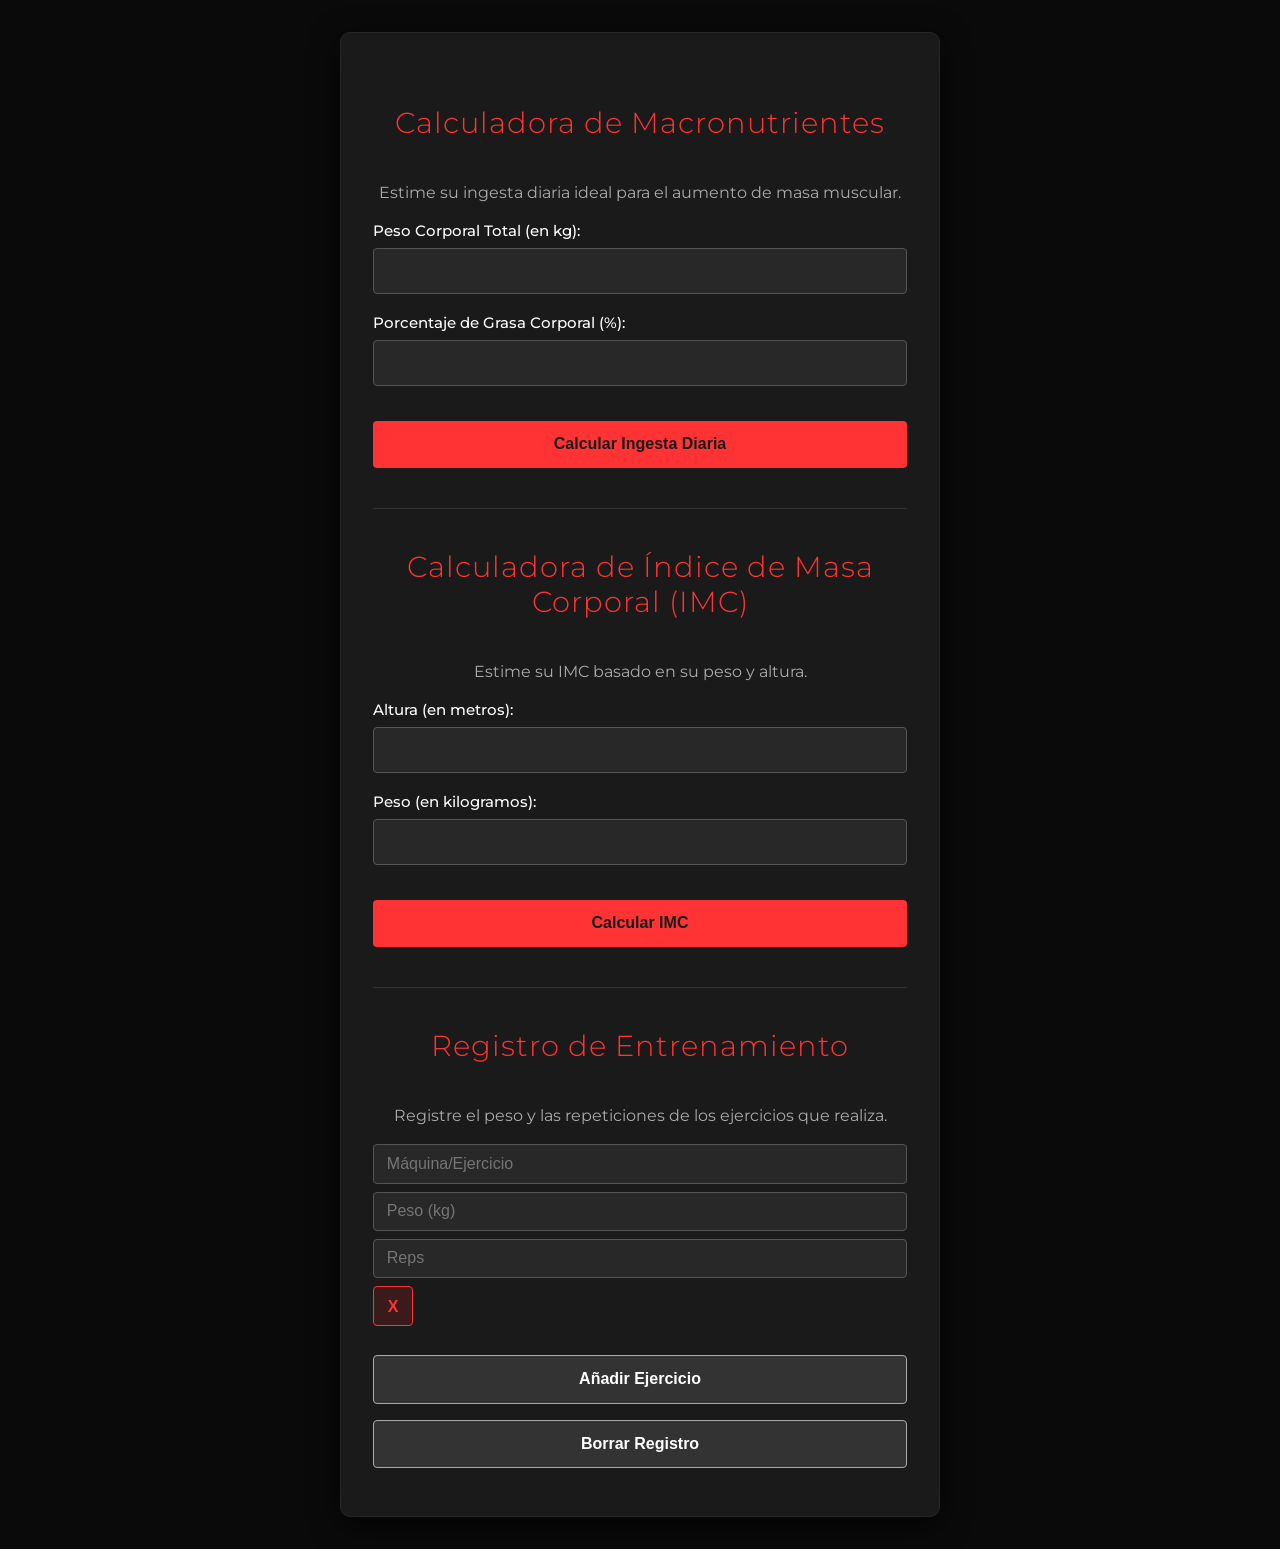
==== commit 18def9c2: "Update index.html" ====
--- a/index.html
+++ b/index.html
@@ -41,12 +41,12 @@
         <hr class="separator">
 
         <section class="imc">
-            <h1>Calculadora de Índice de Masa Corporal (IMC) 🍎</h1>
+            <h1>Calculadora de Índice de Masa Corporal (IMC) </h1>
             <p>Estime su IMC basado en su peso y altura.</p>
             
             <form id="imc-form">
                 <div class="form-group">
-                    <label for="altura_imc">Altura (en metros, ej: 1.75):</label>
+                    <label for="altura_imc">Altura (en metros):</label>
                     <input type="number" id="altura_imc" name="altura_imc" step="0.01" min="0.1" required>
                 </div>
                 <div class="form-group">
@@ -264,3 +264,4 @@
     </script>
 </body>
 </html>
+
